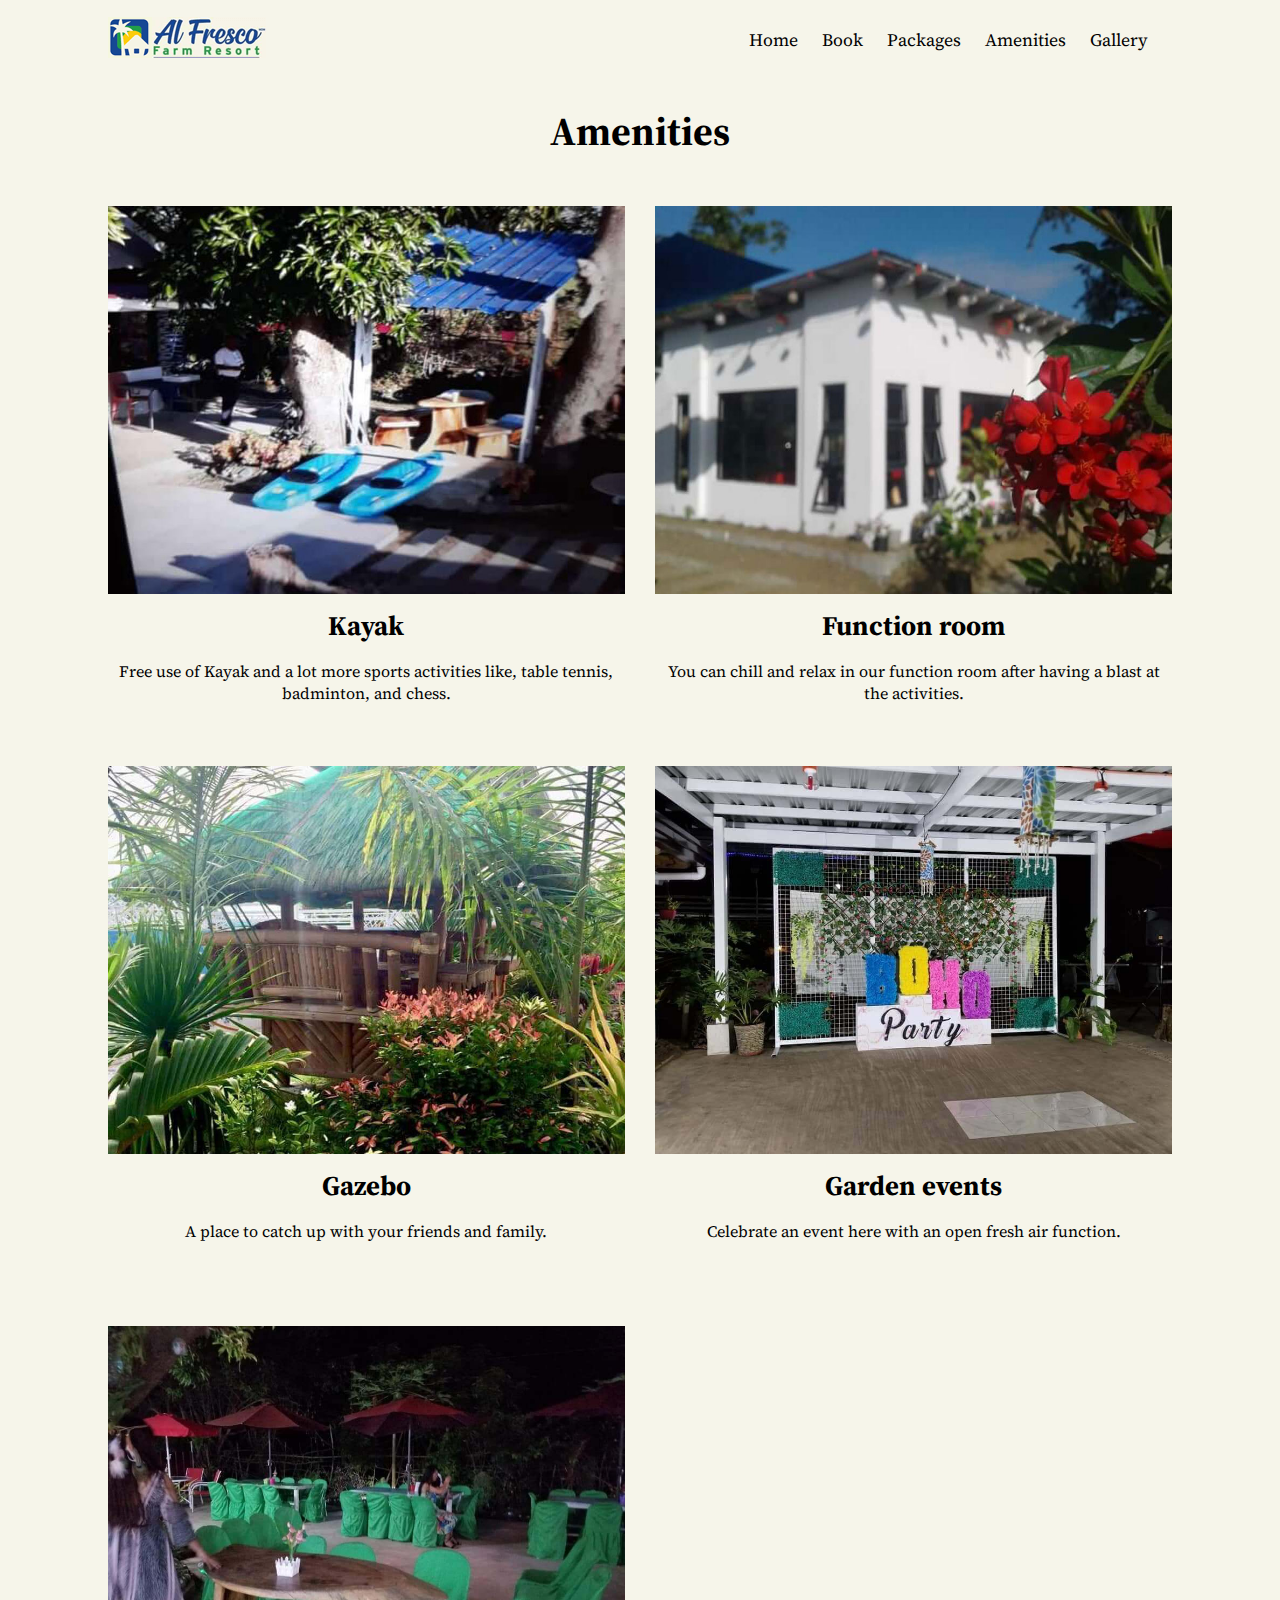
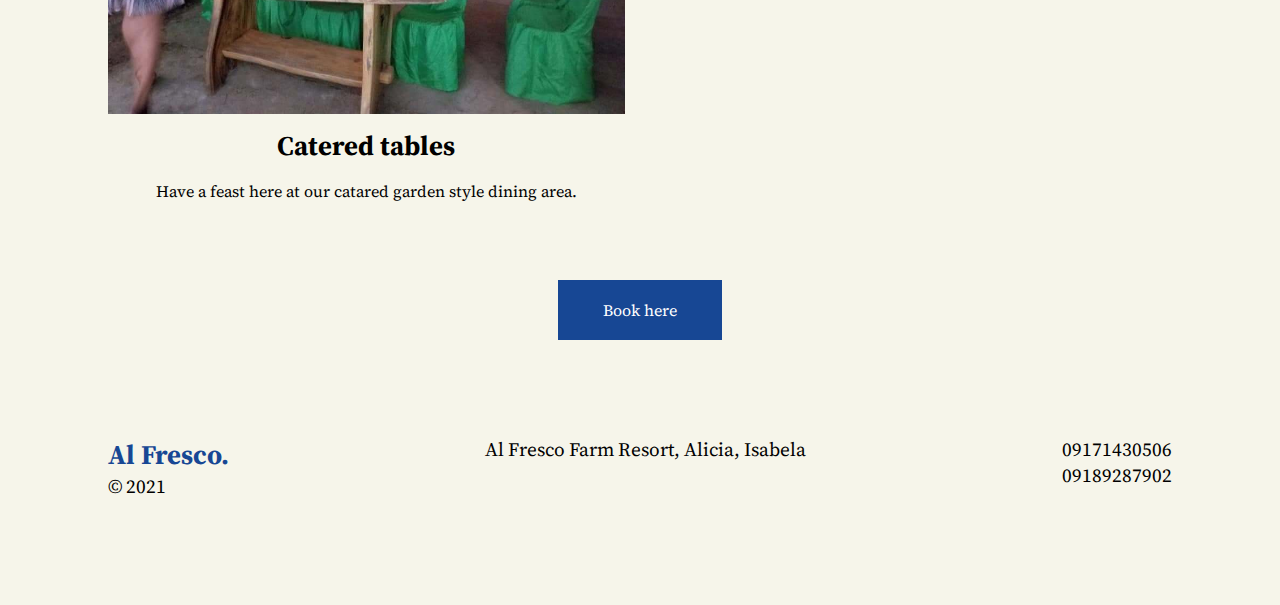
==== amenities.html @ 8965ec95 "for review" ====
<!DOCTYPE html>
<html lang="en">
<head>
    <meta charset="UTF-8">
    <meta name="viewport" content="width=device-width, initial-scale=1.0">
    <title>Al Fresco Farm Resort</title>
    <link rel="stylesheet" href="css/style.css">
    <link rel="stylesheet" href="https://cdnjs.cloudflare.com/ajax/libs/font-awesome/5.15.1/css/all.min.css" integrity="sha512-+4zCK9k+qNFUR5X+cKL9EIR+ZOhtIloNl9GIKS57V1MyNsYpYcUrUeQc9vNfzsWfV28IaLL3i96P9sdNyeRssA==" crossorigin="anonymous" />
    <link rel="icon" href="images/images/logo-2_03.png" type="image/x-icon">
    <!-- <script src="js/script.js" defer></script> -->
</head>
<body>
    <main>
        <div id="navbar" class="navbar">
            <a href="index.html"><img src="images/logo2.png" alt="Al Fresco Farm Resort"></a>
            <a class="toggle-button" id="toggle-button"><i class="fas fa-bars fa-2x"></i></a>
            <ul class="nav-ul" id="nav-ul">
                <li><a href="index.html">Home</a></li>
                <li><a href="book.html">Book</a></li>
                <li><a href="packages.html">Packages</a></li>
                <li><a href="amenities.html">Amenities</a></li>
                <li><a href="gallery.html">Gallery</a></li>
                <li><a class="fb" href="https://www.facebook.com/AlFrescoFarmResortPH" target="_blank" rel="noopener"><i class="fab fa-facebook"></i></a></li>
            </ul>
        </div>
        <section class="amenities-title">
            <div class="container">
                <h1>Amenities</h1>
            </div>
        </section>
        <section class="main-amenities">
            <div class="container">
                <div class="kayak">
                    <img src="images/kayak1.jpg" alt="" />
                    <h2>Kayak</h2>
                    <p>Free use of Kayak and a lot more sports activities like, table tennis, badminton, and chess.</p>
                </div>
                <div class="room">
                    <img src="images/room.jpg" alt="" />
                    <h2>Function room</h2>
                    <p>You can chill and relax in our function room after having a blast at the activities.</p>
                </div>
                <div class="gazebo">
                    <img src="images/gazebo2.jpg" alt="" />
                    <h2>Gazebo</h2>
                    <p>A place to catch up with your friends and family.</p>
                </div>
                <div class="events">
                    <img src="images/entrance.jpg" alt="" />
                    <h2>Garden events</h2>
                    <p>Celebrate an event here with an open fresh air function.</p>
                </div>
                <div class="kayak">
                    <img src="images/table.jpg" alt="" />
                    <h2>Catered tables</h2>
                    <p>Have a feast here at our catared garden style dining area.</p>
                </div>
            </div>
        </section>
        <section class="amenities-book">
            <div class="container">
                <div class="book-here">
                    <a href="book.html" class="btn">Book here</a>
                </div>
            </div>
        </section>
        <section class="footer">
            <div class="container">
                <div class="sns">
                    <h2><a href="index.html">Al Fresco.</a></h2>
                    &copy; 2021
                    <br />
                    <br />
                    <a class="fb" href="https://www.facebook.com/AlFrescoFarmResortPH" target="_blank" rel="noopener"><i class="fab fa-facebook fa-lg"></i></a>
                </div>
                <div class="address">
                    Al Fresco Farm Resort, Alicia, Isabela
                </div>
                <div class="number">
                    <a href="tel:09171430506">09171430506</a>
                    <a href="tel:09189287902">09189287902</a>
                </div>
            </div>
        </section>
    </main>

    <script>
        const navUL = document.getElementById('nav-ul') 
        const toggleButton = document.getElementById('toggle-button')
        const navbarLinks = document.getElementsByClassName('navbar-links')[0]

        toggleButton.addEventListener('click', () => {
            navUL.classList.toggle('show');
        })
        
        // window.addEventListener('scroll', () => {
        //     let menuArea = document.getElementById('navbar');

        //     if(window.pageYOffset > 0) {
        //         menuArea.classList.add('cus-nav');
        //     }
        //     else {
        //         menuArea.classList.remove('cus-nav');
        //     }
        // });
    </script>
</body>
</html>
---- css/style.css ----
@import url('https://fonts.googleapis.com/css2?family=Source+Serif+Pro:wght@300;400;600&display=swap');

* {
    margin: 0;
    padding: 0;
    box-sizing: border-box;
}

body {
    font-family: 'Source Serif Pro', serif;
    color: #000000;
    background-color: #F6F5EA;
    text-align: center;
}

a {
    color: #000000;
    text-decoration: none;
}

ul {
    list-style: none;
}

img {
    width: 100%;
}

h1 {
    font-size: 2.5rem;
    margin: 1.5rem 0;
}

h2 {
    font-size: 1.7rem;
    margin: 1.3rem 0;
}

h3 {
    font-size: 1.4rem;
    margin: .5rem 0;
}

p {
    margin: 1rem 0;
}

.container {
    max-width: 1100px;
    margin: auto;
    padding: 0 1.1rem;
    overflow: hidden;
    margin-bottom: 1.5rem;
    height: 100%;
}

.btn {
    display: inline-block;
    padding: 1.2rem 2.8rem;
    margin: 1.5rem;
    background-color: #174794;
    color: #ffffff;
}

a.link {
    display: inline-block;
    padding: 1rem 1.8rem;
    border: 1px #174794 solid; 
    color: #174794;
    font-weight: bold;
    margin: 1.25rem 0;
}

/* Navbar */
.navbar {
    display: flex;
    flex-wrap: wrap;
    justify-content: space-between;
    align-items: center;
    padding: 1rem 1.1rem;
    position: fixed;
    width: 100%;
    max-width: 1100px;
    left: 50%;
    top: 0;
    transform: translateX(-50%);
    background: #F6F5EA;
}

.navbar.cus-nav {
    background: #F6F5EA;
}

.nav-ul {
    display: none;
    flex-direction: column;
    width: 100%;
    font-size: 1.5rem;
    margin-top: 1rem;
}

.nav-ul li {
    padding: 1rem 0;
}

.nav-ul.show {
    display: flex;
}

/* Headline */
.headline .container {
    display: flex;
    flex-direction: column;
    justify-content: center;
    align-items: center;
    margin-top: 80px;
}

.headline .btn {
    margin-top: 2rem;
}

.headline a {
    font-size: 1.3rem;
}

/* Packages */
.title {
    margin: 2rem auto;
}

/* CTA */
.cta {
    background-color: #9B9E4F;
    color: #ffffff;
}

.cta .container {
    padding-bottom: 3.5rem;
}

.cta-btn {
    display: inline-block;
    padding: 1.2rem 2.8rem;
    margin-top: 1rem;
    background-color: #ffffff;
    color: #9B9E4F;
}

.contact .container {
    margin: 80px auto;
}

.contact h1 {
    margin: 0;
}

.contact-number {
    margin-bottom: 50px;
}

.book .field {
    margin: 0 auto;
    text-align: left;
    width: 100%;
}

.book .field input,
.book .field textarea {
    width: 100%;
    border-color: #E2E2DC;
    padding: 1rem;
    border-style: solid;
}

.form-btn {
    font-size: 1rem;
    border: none;
}

/* Main amenities */
.amenities-title .container {
    margin-top: 80px;
}

.main-amenities p {
    padding: 0 0.5rem;
}

.main-amenities h1,
.main-amenities h2 {
    margin: .5rem auto;
}

.book-here {
    margin-bottom: 2rem;
}

.book-here .btn {
    margin: auto;
}

.main-amenities .container > div {
    margin: 1rem auto 3rem;
}

.main-packages .container {
    margin-top: 80px;
}

.main-packages .entrance {
    font-size: 1.35rem;
}

.foods {
    margin: 5rem auto;
}

/* Gallery */
.main-gallery .container {
    margin-top: 80px;
}
.gallery img {
    height: auto;
    max-width: 100%;
}

.gallery-item {
    height: auto;
    margin: 0.5rem;
}

.gallery-item img {
    width: 100%;
    height: 100%;
    object-fit: cover;
}

/* Footer */
.footer {
    text-align: left;
}

.footer .container {
    display: grid;
    grid-template-rows: 2fr 1fr 1fr;
    align-items: center; 
    gap: 2rem;
    font-size: 1.2rem;
}

.footer .sns,
.footer .number {
    display: flex;
    flex-direction: column;
}

.fb,
.footer h2 a{
    color: #174794;
}

/* Tablet and up */
@media(min-width: 768px) {
    /* Headline */
    .headline .container {
        height: 100%;
    }
    .book .field {
        width: 80%;
    }
    .gallery {
        display: grid;
        grid-template-columns: repeat(2, 1fr);
        gap: 10px;
    }
}

/* Laptop and up */
@media(min-width: 1024px) {
    /* Navbar */
    .toggle-button {
        display: none;
    }
    .navbar {
        height: 80px;
        flex-wrap: nowrap;
        padding: 0 1.1rem;
    }
    .nav-ul {
        display: flex;
        flex-direction: row;
        width: auto;
        font-size: 1.1rem;
        margin: 0;
    }
    .nav-ul li {
        margin-left: 1.5rem;
    }
    .headline h1 {
        margin: 2rem 0;
    }
    .title {
        margin: 5rem auto 6.5rem;
        width: 80%;
    }
    .main-packages .title {
        margin: 4rem auto 3rem;
    }
    .grid {
        display: grid;
        grid-template-columns: 1fr 1fr;
        gap: 50px;
    }
    .box {
        height: 570px;
    }
    .footer .container {
        display: flex;
        justify-content: space-between;
        align-items: flex-start;
        font-size: 1.2rem;
        margin: 1.5rem auto 5rem;
    }
    .footer h2 {
        margin: 0;
    }
    .book .field {
        width: 50%;
    }
    .main-amenities .container {
        display: grid;
        grid-template-columns: 1fr 1fr;
        grid-template-rows: 1fr 1fr;
        gap: 30px;
    }
    .main-amenities .container > div {
        margin: auto;
        height: 530px;
    }

    .amenities-book .container {
        margin-bottom: 4rem;
    }
}

/* Desktop and up */
@media(min-width: 1600px) {
    body {
        font-size: 1.3rem;
    }
    h1 {
        font-size: 3.5rem;
        margin: 1.5rem 0;
    }
    
    h2 {
        font-size: 2rem;
        margin: 1.3rem 0;
    }
    
    h3 {
        font-size: 1.7rem;
        margin: .5rem 0;
    }
    .headline .btn {
        font-size: 1.5rem;
    }
    .cta {
        margin: 5rem auto;
    }

    .cta .container {
        padding: 2.5rem 0 3.5rem;
    }
}
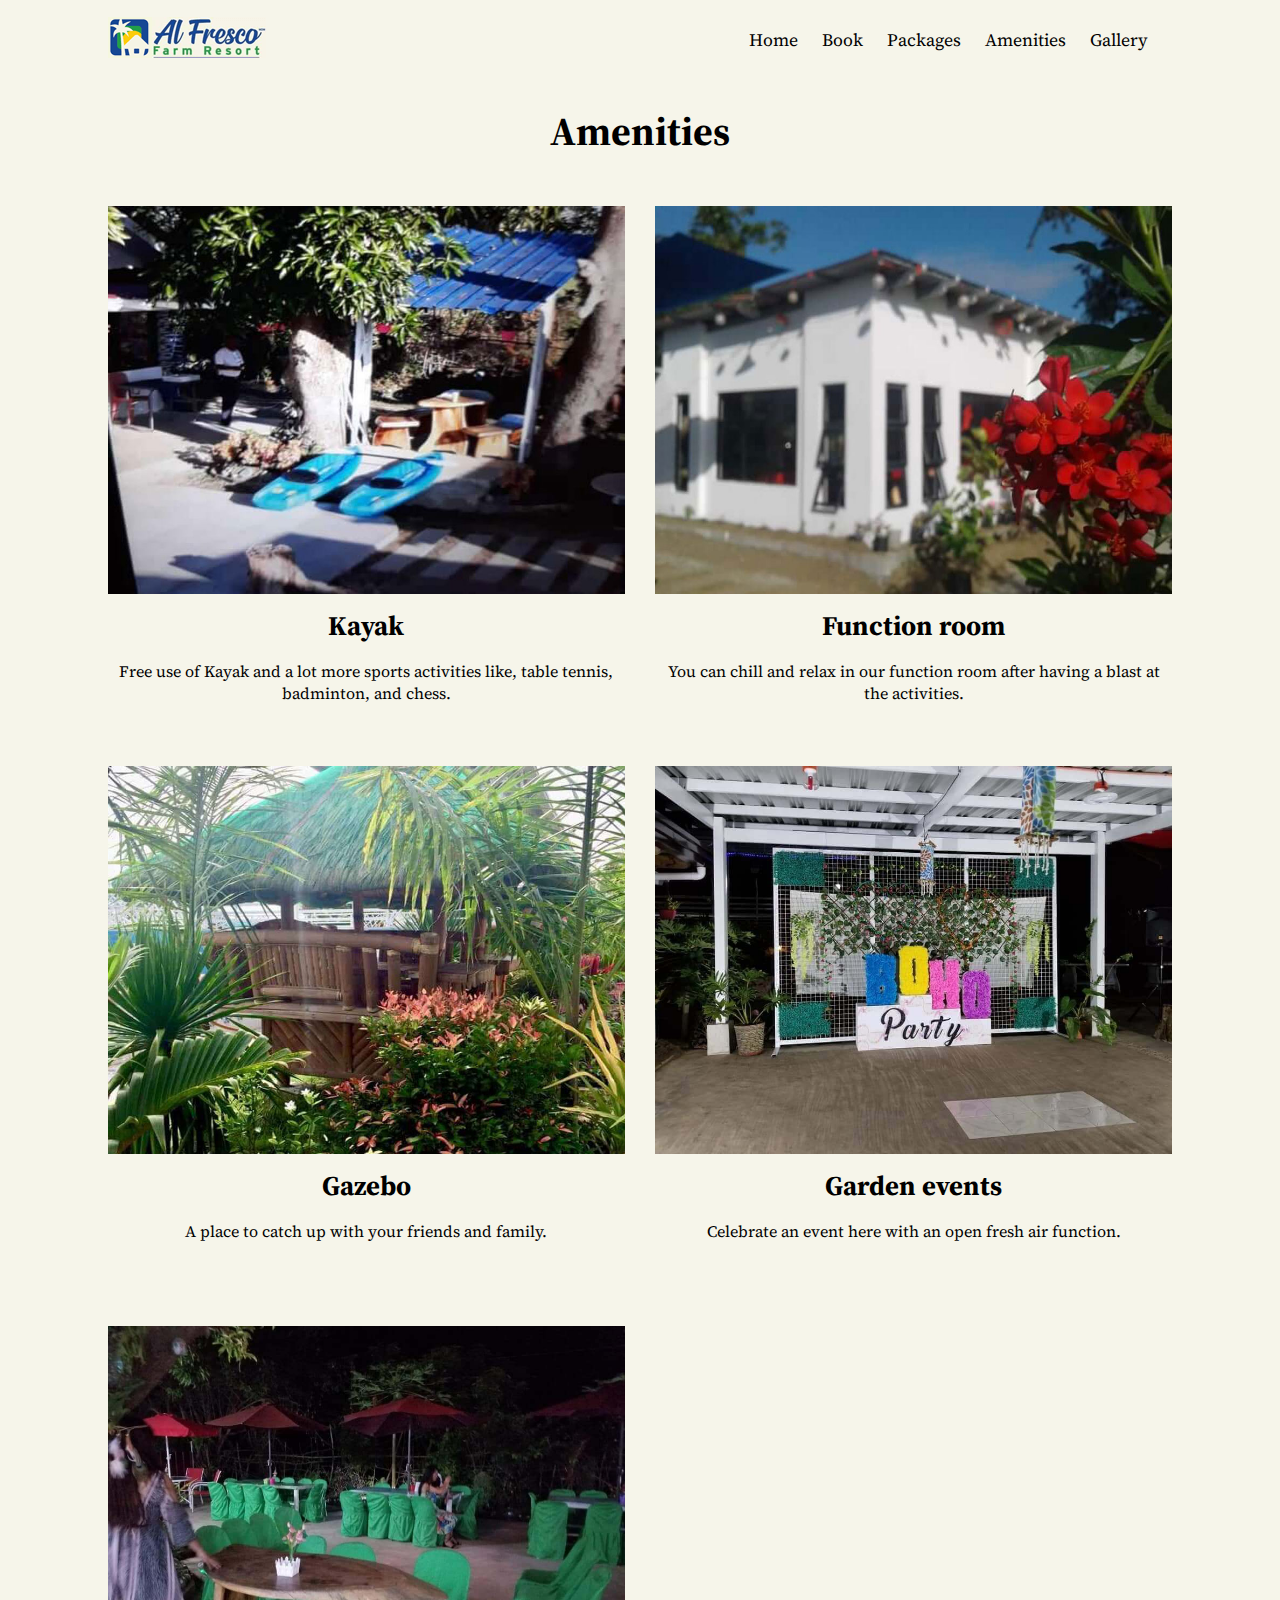
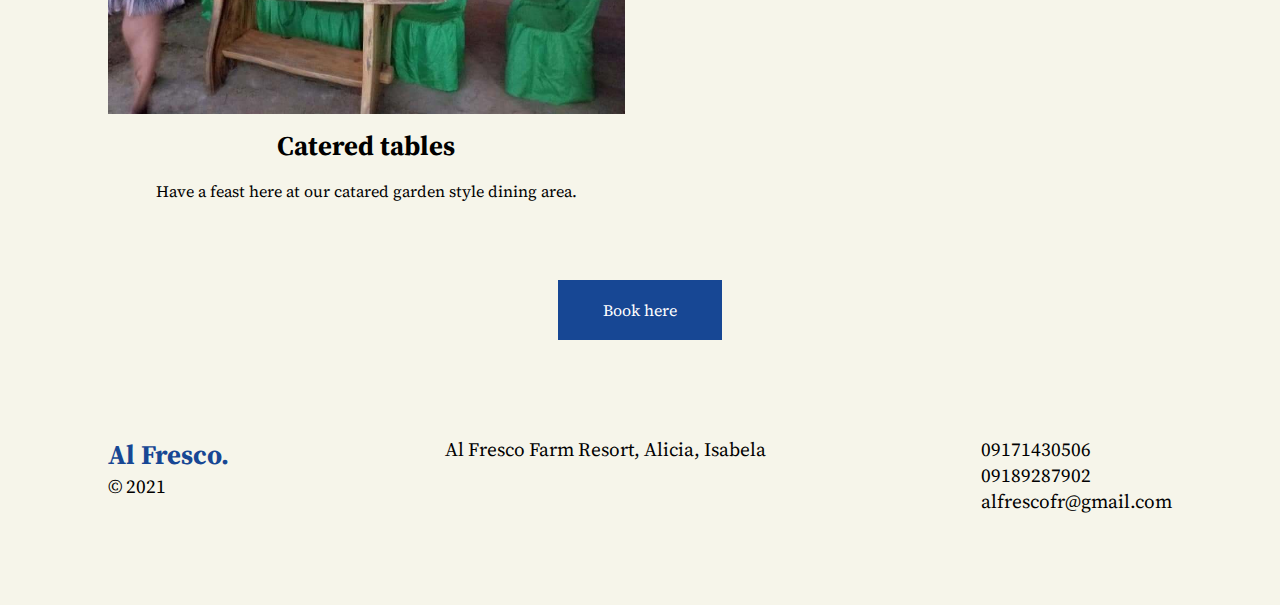
==== commit 98dc2147: "Changed headline, Added amenities at index, added fountain img" ====
--- a/amenities.html
+++ b/amenities.html
@@ -79,6 +79,7 @@
                 <div class="number">
                     <a href="tel:09171430506">09171430506</a>
                     <a href="tel:09189287902">09189287902</a>
+                    <a href="mailto:alfrescofr@gmail.com">alfrescofr@gmail.com</a>
                 </div>
             </div>
         </section>
--- a/css/style.css
+++ b/css/style.css
@@ -124,9 +124,21 @@
     font-size: 1.3rem;
 }
 
+.headline h1 {
+    font-size: 1.5rem;
+}
+
 /* Packages */
 .title {
     margin: 2rem auto;
+}
+
+.packages img {
+    max-width: 720px;
+}
+
+a.see-more {
+    margin: 0 0 3rem;
 }
 
 /* CTA */
@@ -183,6 +195,11 @@
     margin-top: 80px;
 }
 
+.index .container {
+    margin-top: 0;
+}
+
+
 .main-amenities p {
     padding: 0 0.5rem;
 }
@@ -307,14 +324,14 @@
     .main-packages .title {
         margin: 4rem auto 3rem;
     }
-    .grid {
+    /* .grid {
         display: grid;
         grid-template-columns: 1fr 1fr;
         gap: 50px;
-    }
-    .box {
+    } */
+    /* .box {
         height: 570px;
-    }
+    } */
     .footer .container {
         display: flex;
         justify-content: space-between;
@@ -363,6 +380,9 @@
         font-size: 1.7rem;
         margin: .5rem 0;
     }
+    .headline h1 {
+        width: 75%;
+    }
     .headline .btn {
         font-size: 1.5rem;
     }
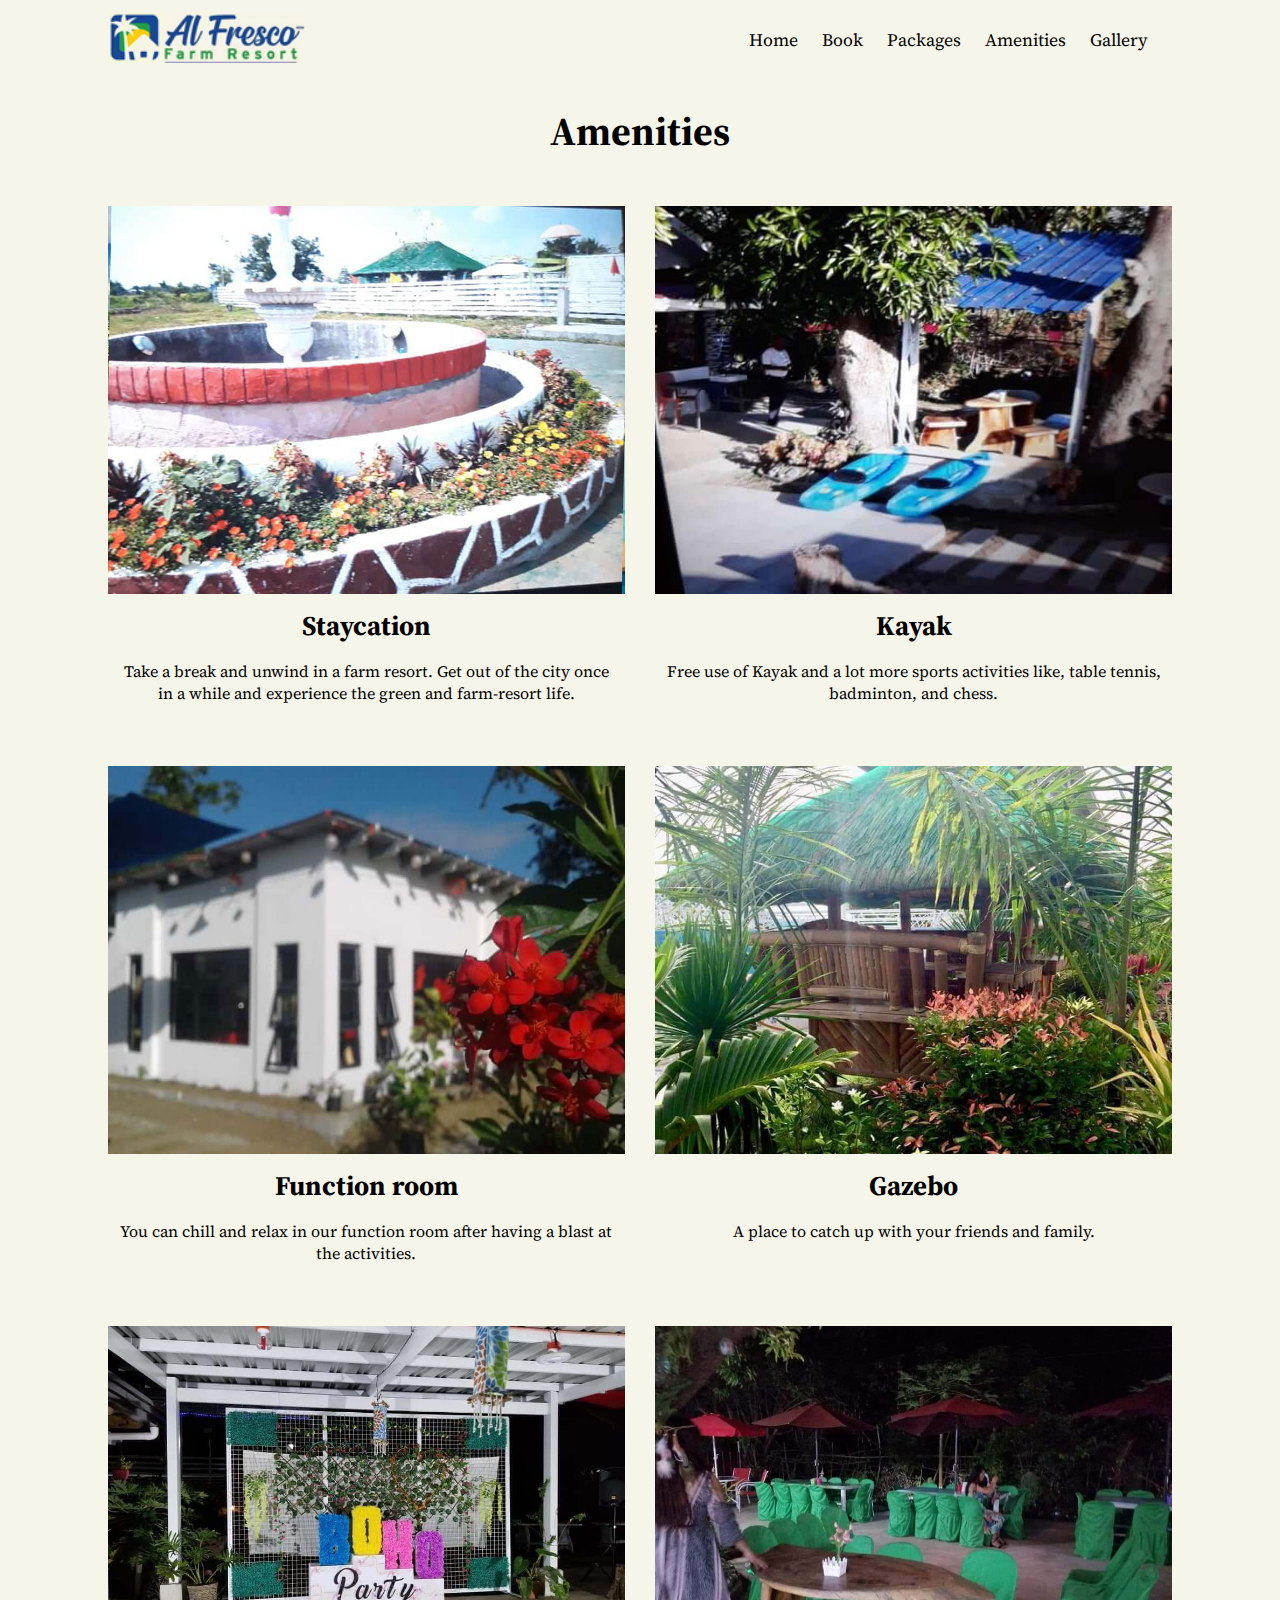
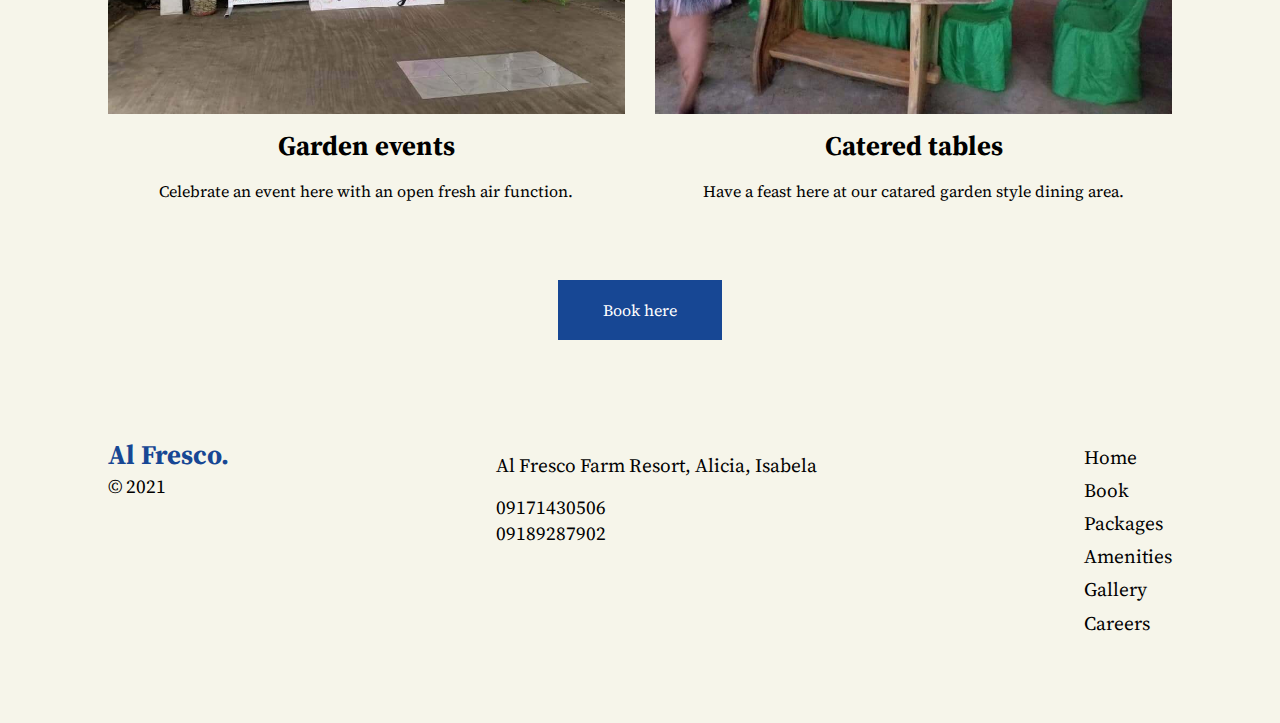
==== commit aeaf4f4f: "Major revision based on the feedback from the client" ====
--- a/amenities.html
+++ b/amenities.html
@@ -12,7 +12,7 @@
 <body>
     <main>
         <div id="navbar" class="navbar">
-            <a href="index.html"><img src="images/logo2.png" alt="Al Fresco Farm Resort"></a>
+            <a href="index.html"><img class="nav-logo" src="images/logo2.png" alt="Al Fresco Farm Resort"></a>
             <a class="toggle-button" id="toggle-button"><i class="fas fa-bars fa-2x"></i></a>
             <ul class="nav-ul" id="nav-ul">
                 <li><a href="index.html">Home</a></li>
@@ -30,6 +30,11 @@
         </section>
         <section class="main-amenities">
             <div class="container">
+                <div class="kayak">
+                    <img src="images/fountain.jpg" alt="" />
+                    <h2>Staycation</h2>
+                    <p>Take a break and unwind in a farm resort. Get out of the city once in a while and experience the green and farm-resort life.</p>
+                </div>
                 <div class="kayak">
                     <img src="images/kayak1.jpg" alt="" />
                     <h2>Kayak</h2>
@@ -74,12 +79,19 @@
                     <a class="fb" href="https://www.facebook.com/AlFrescoFarmResortPH" target="_blank" rel="noopener"><i class="fab fa-facebook fa-lg"></i></a>
                 </div>
                 <div class="address">
-                    Al Fresco Farm Resort, Alicia, Isabela
-                </div>
-                <div class="number">
+                    <p>Al Fresco Farm Resort, Alicia, Isabela</p>
                     <a href="tel:09171430506">09171430506</a>
                     <a href="tel:09189287902">09189287902</a>
-                    <a href="mailto:alfrescofr@gmail.com">alfrescofr@gmail.com</a>
+                </div>
+                <div class="navi">
+                    <ul>
+                        <li><a href="index.html">Home</a></li>
+                        <li><a href="book.html">Book</a></li>
+                        <li><a href="packages.html">Packages</a></li>
+                        <li><a href="amenities.html">Amenities</a></li>
+                        <li><a href="gallery.html">Gallery</a></li>
+                        <li><a href="career.html">Careers</a></li>
+                    </ul>
                 </div>
             </div>
         </section>
--- a/css/style.css
+++ b/css/style.css
@@ -1,5 +1,5 @@
 @import url('https://fonts.googleapis.com/css2?family=Source+Serif+Pro:wght@300;400;600&display=swap');
-
+@import url('https://fonts.googleapis.com/css2?family=Roboto&display=swap');
 * {
     margin: 0;
     padding: 0;
@@ -60,6 +60,11 @@
     margin: 1.5rem;
     background-color: #174794;
     color: #ffffff;
+    transition: background .5s ease-out;
+}
+
+.btn:hover {
+    background-color: #0e2f51;
 }
 
 a.link {
@@ -69,6 +74,12 @@
     color: #174794;
     font-weight: bold;
     margin: 1.25rem 0;
+    transition: all .5s ease-out;
+}
+
+a.link:hover {
+    color: #ffffff;
+    background-color: #174794;
 }
 
 /* Navbar */
@@ -103,8 +114,16 @@
     padding: 1rem 0;
 }
 
+.nav-ul li:hover {
+    border-bottom: 1px solid #333333;
+}
+
 .nav-ul.show {
     display: flex;
+}
+
+.nav-logo {
+    width: 125%;
 }
 
 /* Headline */
@@ -157,6 +176,12 @@
     margin-top: 1rem;
     background-color: #ffffff;
     color: #9B9E4F;
+    transition: background .5s ease-out;
+}
+
+.cta-btn:hover {
+    background-color: #cdcdcd;
+    color: #9B9E4F;
 }
 
 .contact .container {
@@ -188,6 +213,7 @@
 .form-btn {
     font-size: 1rem;
     border: none;
+    cursor: pointer;
 }
 
 /* Main amenities */
@@ -229,8 +255,55 @@
     font-size: 1.35rem;
 }
 
+.food-menu {
+    box-shadow: 5px 5px 10px rgba(77, 77, 77, 0.5);
+    background: rgb(176,191,122);
+    background: linear-gradient(0deg, rgba(176,191,122,1) 0%, rgba(199,217,173,1) 100%);
+    margin: 5rem auto;
+    text-align: left;
+    max-width: 600px;
+}
+
+.food-menu h2 {
+    text-align: center;
+}
+
+.food-list {
+    padding: 1rem;
+}
+
+.main-food {
+    display: flex;
+}
+
+.main-food .foods {
+    width: 100%;
+}
+
 .foods {
-    margin: 5rem auto;
+    margin: 1rem;
+}
+
+.rule-card {
+    background-color: #ffffff;
+    box-shadow: 0 0 10px rgba(77, 77, 77, 0.5);
+    padding: 1.3rem;
+    margin: 1rem auto;
+    font-family: 'Roboto', Arial, sans-serif;
+    border-radius: 15px;
+    max-width: 600px;
+}
+
+.rule-card p {
+    margin-bottom: 3rem;
+}
+
+.rule-card ul {
+    text-align: left;
+}
+
+.rule-card li {
+    margin: 1.2rem auto;
 }
 
 /* Gallery */
@@ -253,6 +326,29 @@
     object-fit: cover;
 }
 
+.note .text {
+    background-color: #ffffff;
+    margin: .5rem;
+    padding: 1rem;
+}
+
+/* Careers */
+.careers .container {
+    margin-top: 80px;
+    height: 60vh;
+    display: flex;
+    flex-direction: column;
+    justify-content: space-between;
+    margin: 7rem auto 5rem;
+}
+
+.job-list { 
+    height: 30vh;
+    display: flex;
+    flex-direction: column;
+    justify-content: center;
+}
+
 /* Footer */
 .footer {
     text-align: left;
@@ -260,16 +356,21 @@
 
 .footer .container {
     display: grid;
-    grid-template-rows: 2fr 1fr 1fr;
+    /* grid-template-column: 1fr 1fr 1fr; */
     align-items: center; 
     gap: 2rem;
     font-size: 1.2rem;
 }
 
 .footer .sns,
-.footer .number {
+.footer .address,
+.footer .navi {
     display: flex;
     flex-direction: column;
+}
+
+.footer .navi li {
+    margin: .45rem 0;
 }
 
 .fb,
@@ -355,6 +456,10 @@
         margin: auto;
         height: 530px;
     }
+    .headline h1 {
+        width: 75%;
+        font-size: 2.7rem;
+    }
 
     .amenities-book .container {
         margin-bottom: 4rem;
@@ -382,6 +487,7 @@
     }
     .headline h1 {
         width: 75%;
+        font-size: 3rem;
     }
     .headline .btn {
         font-size: 1.5rem;
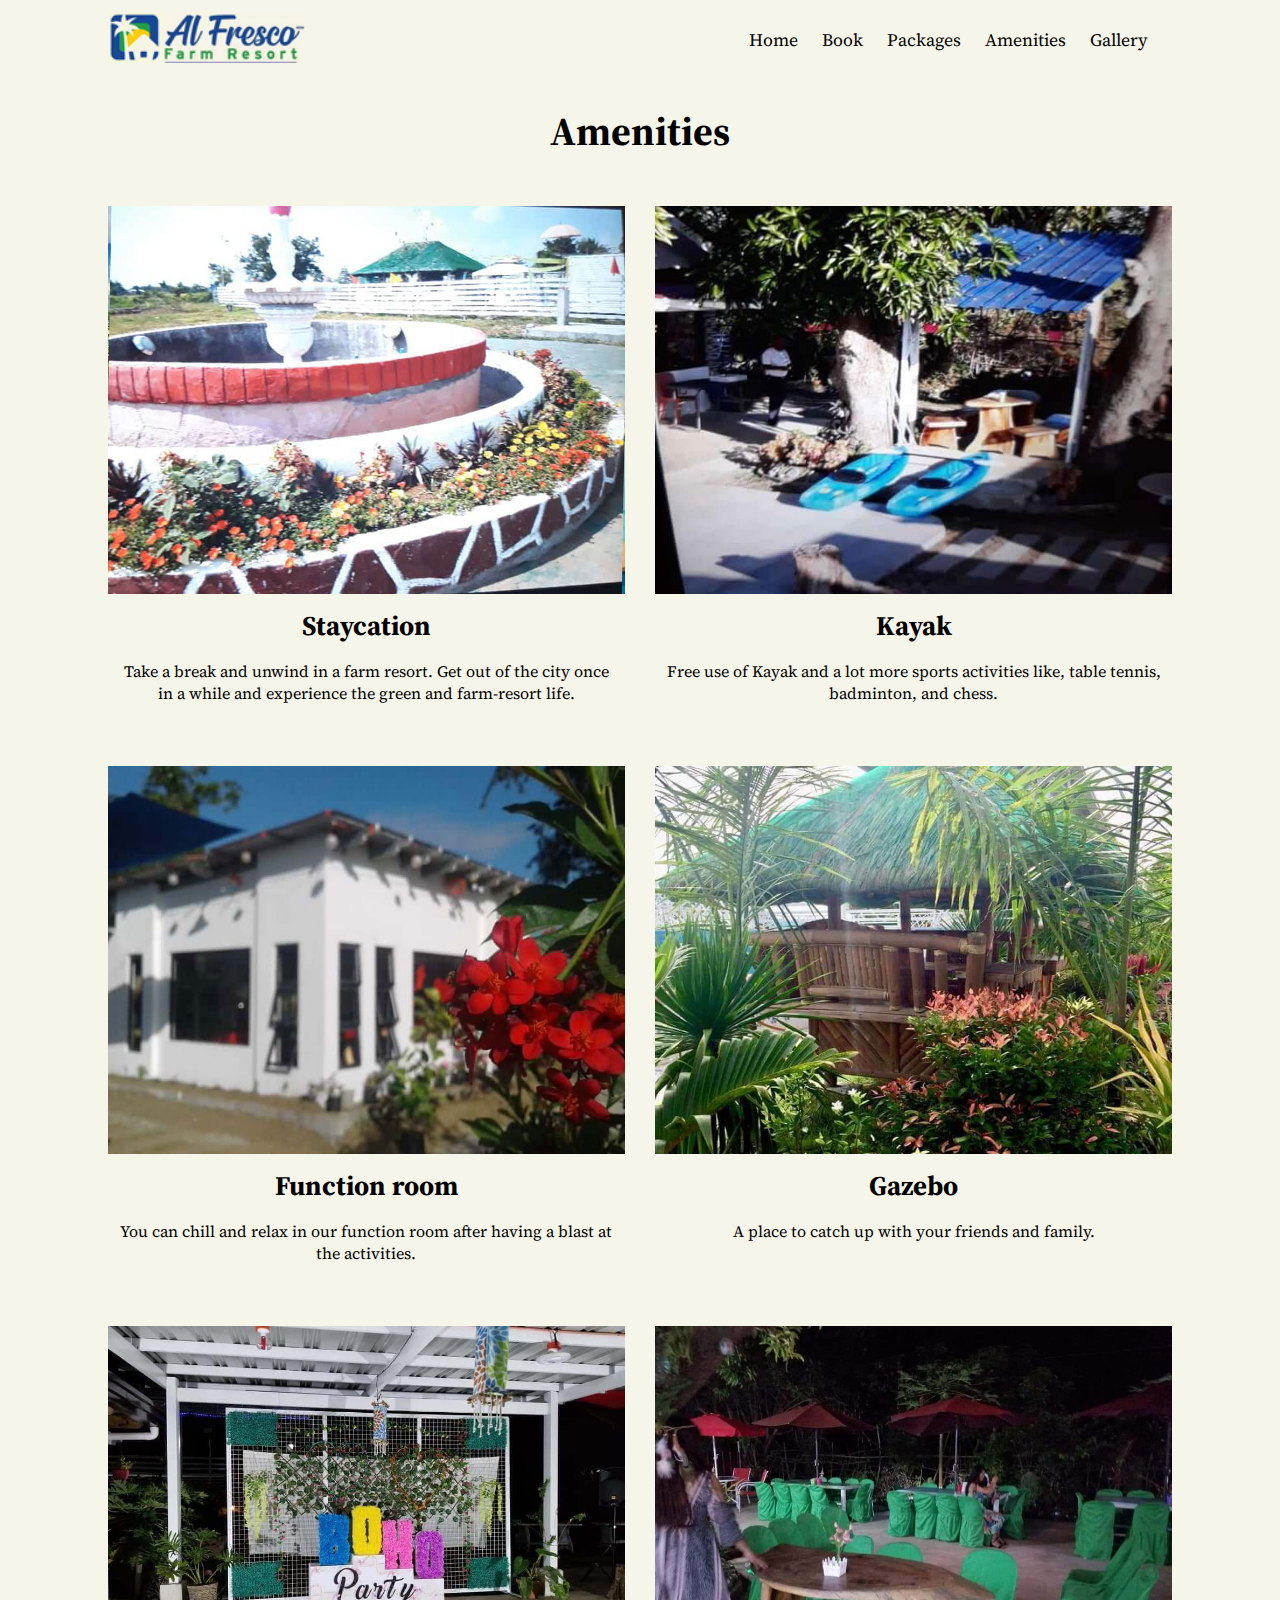
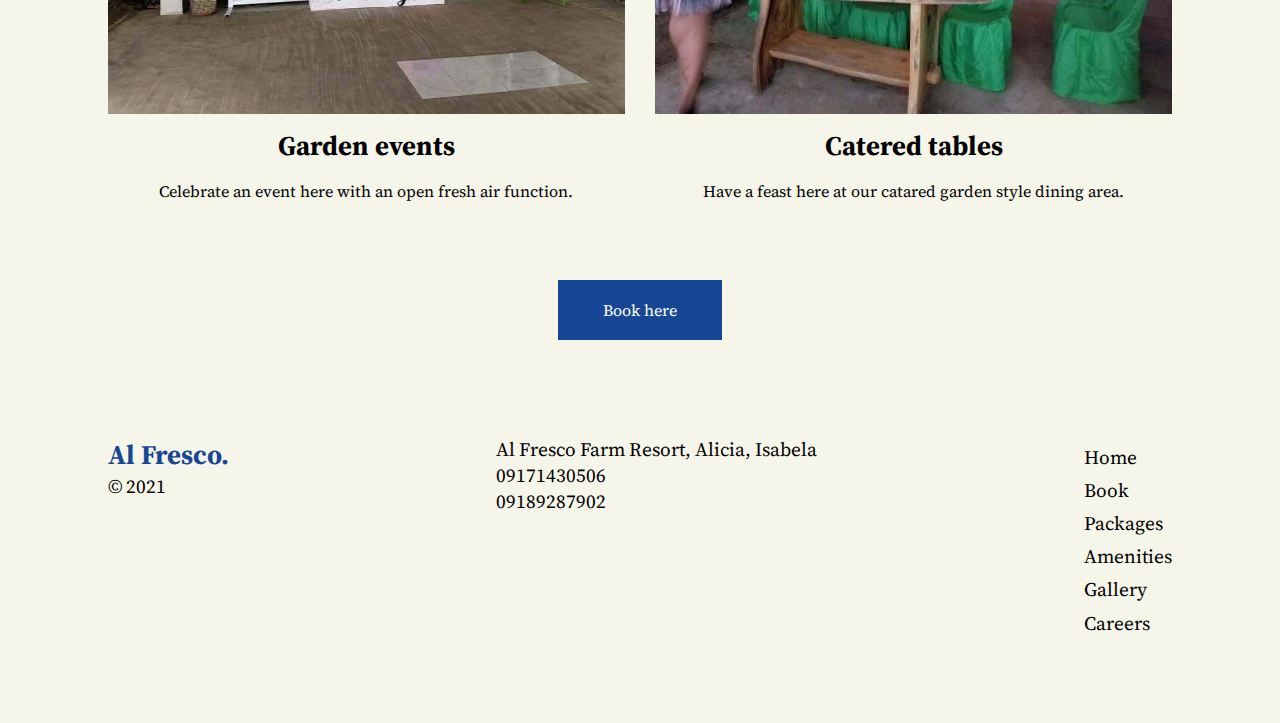
==== commit f9485f40: "added google map on footer address" ====
--- a/amenities.html
+++ b/amenities.html
@@ -79,7 +79,7 @@
                     <a class="fb" href="https://www.facebook.com/AlFrescoFarmResortPH" target="_blank" rel="noopener"><i class="fab fa-facebook fa-lg"></i></a>
                 </div>
                 <div class="address">
-                    <p>Al Fresco Farm Resort, Alicia, Isabela</p>
+                    <a href="https://goo.gl/maps/Q2RehVU9zvr7QGfT9" target="_blank" rel="noopener">Al Fresco Farm Resort, Alicia, Isabela</a>
                     <a href="tel:09171430506">09171430506</a>
                     <a href="tel:09189287902">09189287902</a>
                 </div>
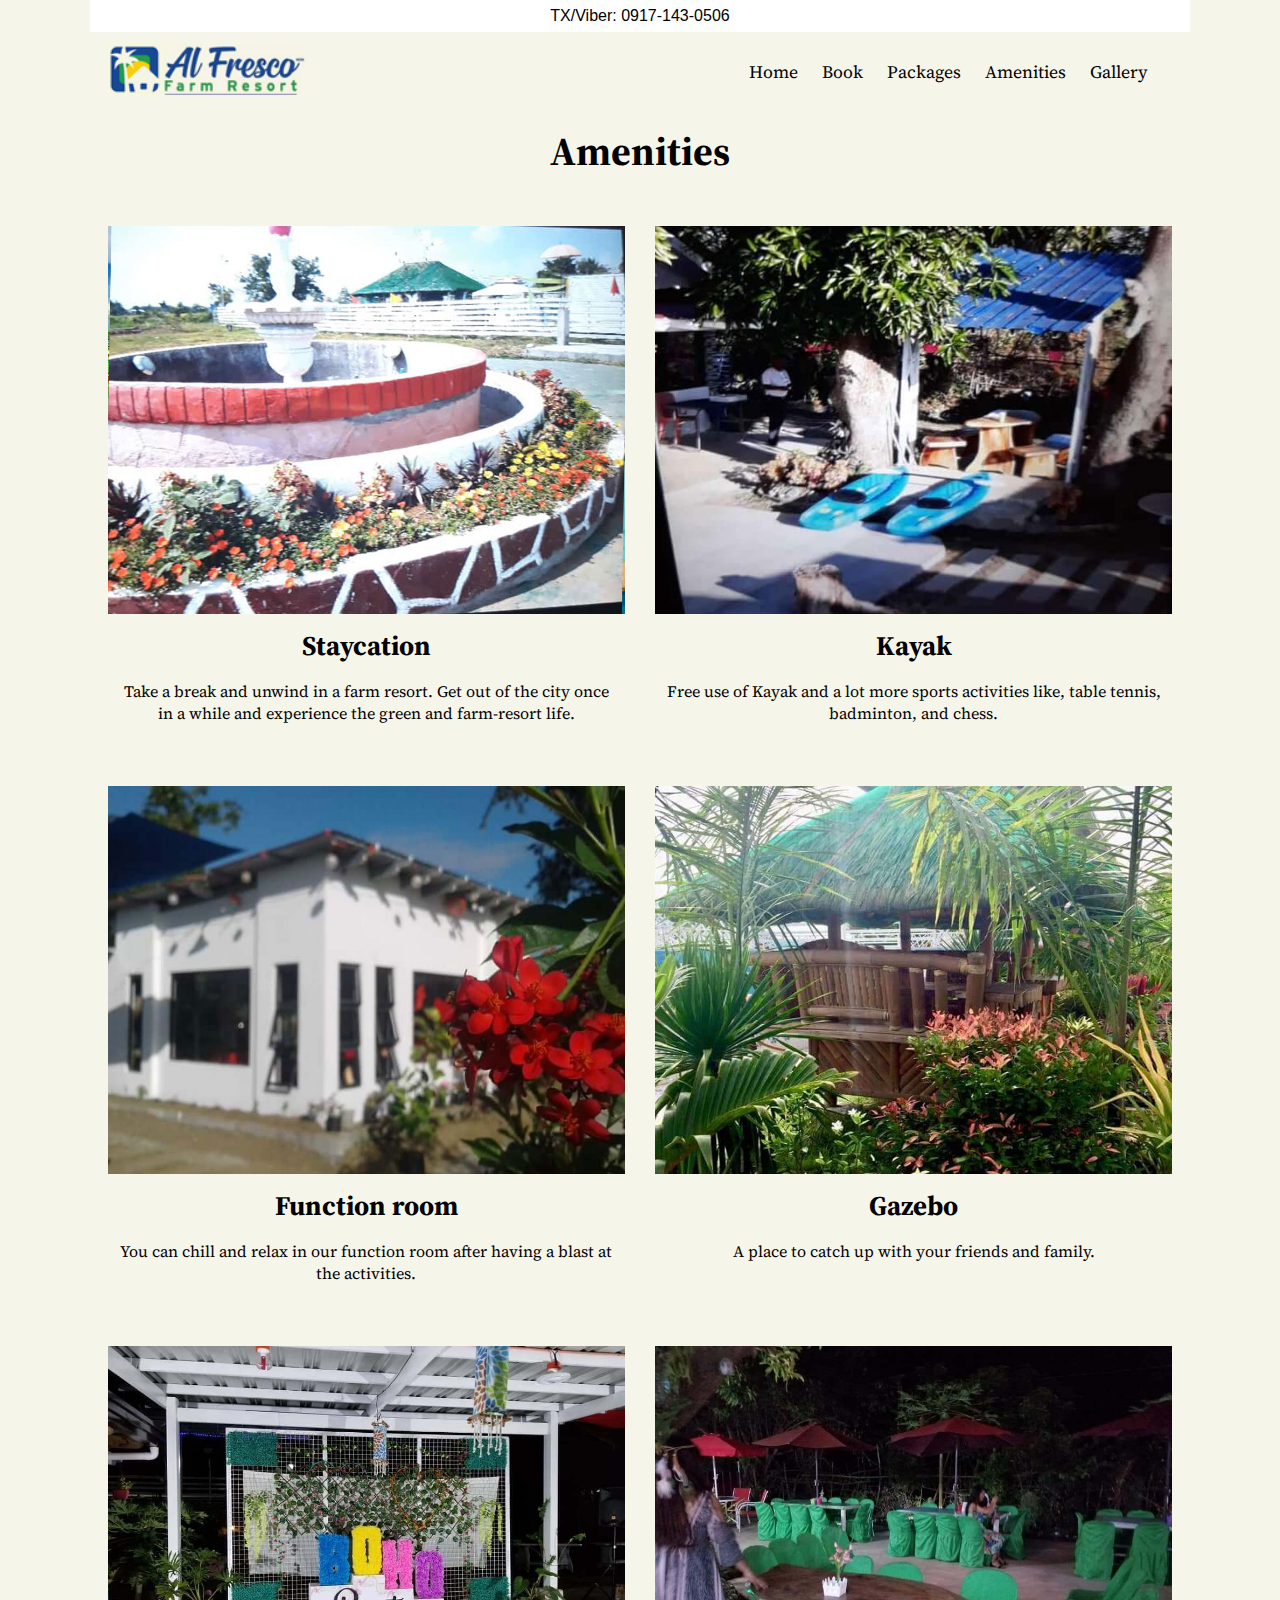
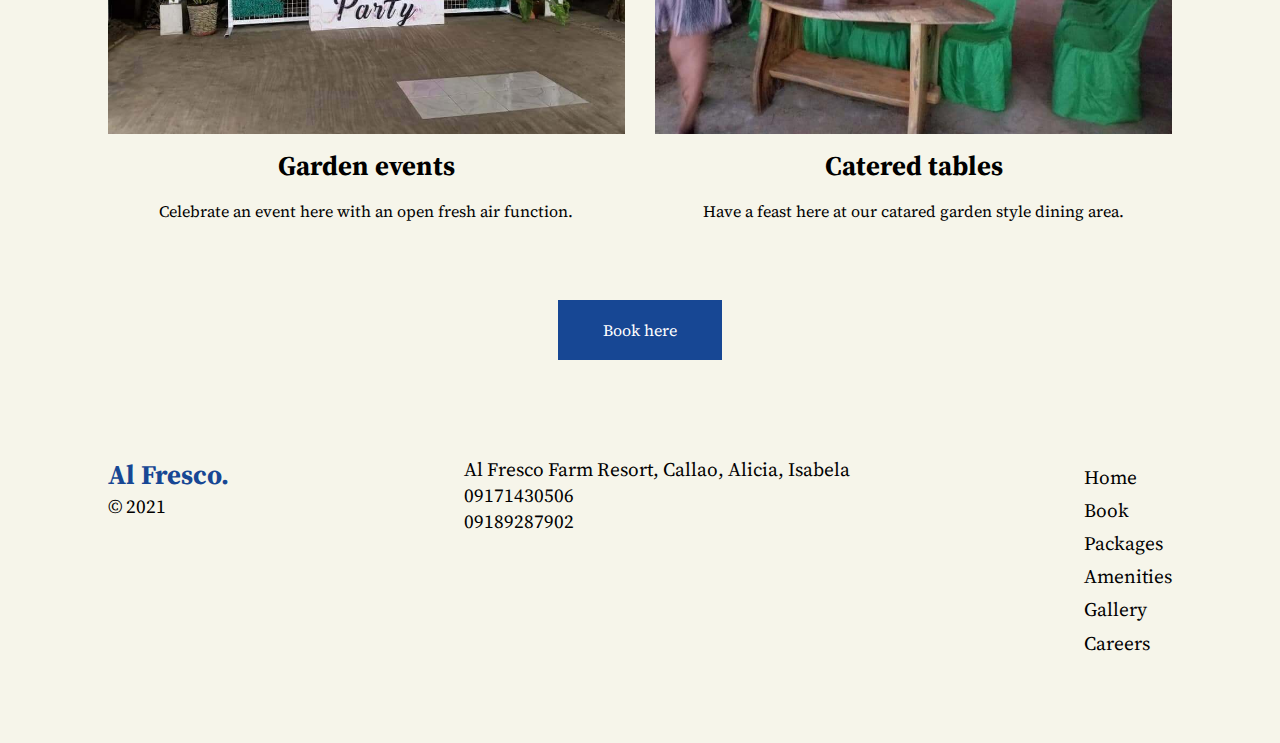
==== commit 47167cb5: "Number on top, wellness area, more pictures, new form1" ====
--- a/amenities.html
+++ b/amenities.html
@@ -11,6 +11,9 @@
 </head>
 <body>
     <main>
+        <div class="phone-number">
+            <p>TX/Viber: <a href="tel:09171430506">0917-143-0506</a></p>
+        </div>
         <div id="navbar" class="navbar">
             <a href="index.html"><img class="nav-logo" src="images/logo2.png" alt="Al Fresco Farm Resort"></a>
             <a class="toggle-button" id="toggle-button"><i class="fas fa-bars fa-2x"></i></a>
@@ -79,7 +82,7 @@
                     <a class="fb" href="https://www.facebook.com/AlFrescoFarmResortPH" target="_blank" rel="noopener"><i class="fab fa-facebook fa-lg"></i></a>
                 </div>
                 <div class="address">
-                    <a href="https://goo.gl/maps/Q2RehVU9zvr7QGfT9" target="_blank" rel="noopener">Al Fresco Farm Resort, Alicia, Isabela</a>
+                    <a href="https://goo.gl/maps/Q2RehVU9zvr7QGfT9" target="_blank" rel="noopener">Al Fresco Farm Resort, Callao, Alicia, Isabela</a>
                     <a href="tel:09171430506">09171430506</a>
                     <a href="tel:09189287902">09189287902</a>
                 </div>
--- a/css/style.css
+++ b/css/style.css
@@ -82,18 +82,38 @@
     background-color: #174794;
 }
 
+.phone-number {
+    height: 2rem;
+    z-index: 1000;
+    position: fixed;
+    top: 0;
+    display: flex;
+    justify-content: center;
+    align-items: center;
+    max-width: 1100px;
+    width: 100%;
+    left: 50%;
+    transform: translateX(-50%);
+    background-color: #ffffff;
+}
+
+.phone-number p {
+    font-family: Arial, Helvetica, sans-serif;
+    margin: 0;
+}
+
 /* Navbar */
 .navbar {
     display: flex;
     flex-wrap: wrap;
     justify-content: space-between;
     align-items: center;
-    padding: 1rem 1.1rem;
+    padding: 1.2rem 1.1rem;
     position: fixed;
     width: 100%;
     max-width: 1100px;
     left: 50%;
-    top: 0;
+    top: 1.5rem;
     transform: translateX(-50%);
     background: #F6F5EA;
 }
@@ -132,7 +152,7 @@
     flex-direction: column;
     justify-content: center;
     align-items: center;
-    margin-top: 80px;
+    margin-top: 100px;
 }
 
 .headline .btn {
@@ -185,7 +205,7 @@
 }
 
 .contact .container {
-    margin: 80px auto;
+    margin: 100px auto;
 }
 
 .contact h1 {
@@ -216,9 +236,15 @@
     cursor: pointer;
 }
 
+.book .utilities {
+    display: grid;
+    grid-template-columns: 1fr 4fr;
+    justify-content: start;
+}
+
 /* Main amenities */
 .amenities-title .container {
-    margin-top: 80px;
+    margin-top: 100px;
 }
 
 .index .container {
@@ -248,7 +274,7 @@
 }
 
 .main-packages .container {
-    margin-top: 80px;
+    margin-top: 100px;
 }
 
 .main-packages .entrance {
@@ -308,7 +334,7 @@
 
 /* Gallery */
 .main-gallery .container {
-    margin-top: 80px;
+    margin-top: 100px;
 }
 .gallery img {
     height: auto;
@@ -334,7 +360,7 @@
 
 /* Careers */
 .careers .container {
-    margin-top: 80px;
+    margin-top: 100px;
     height: 60vh;
     display: flex;
     flex-direction: column;
@@ -403,7 +429,7 @@
     .navbar {
         height: 80px;
         flex-wrap: nowrap;
-        padding: 0 1.1rem;
+        padding: 3rem 1.1rem;
     }
     .nav-ul {
         display: flex;
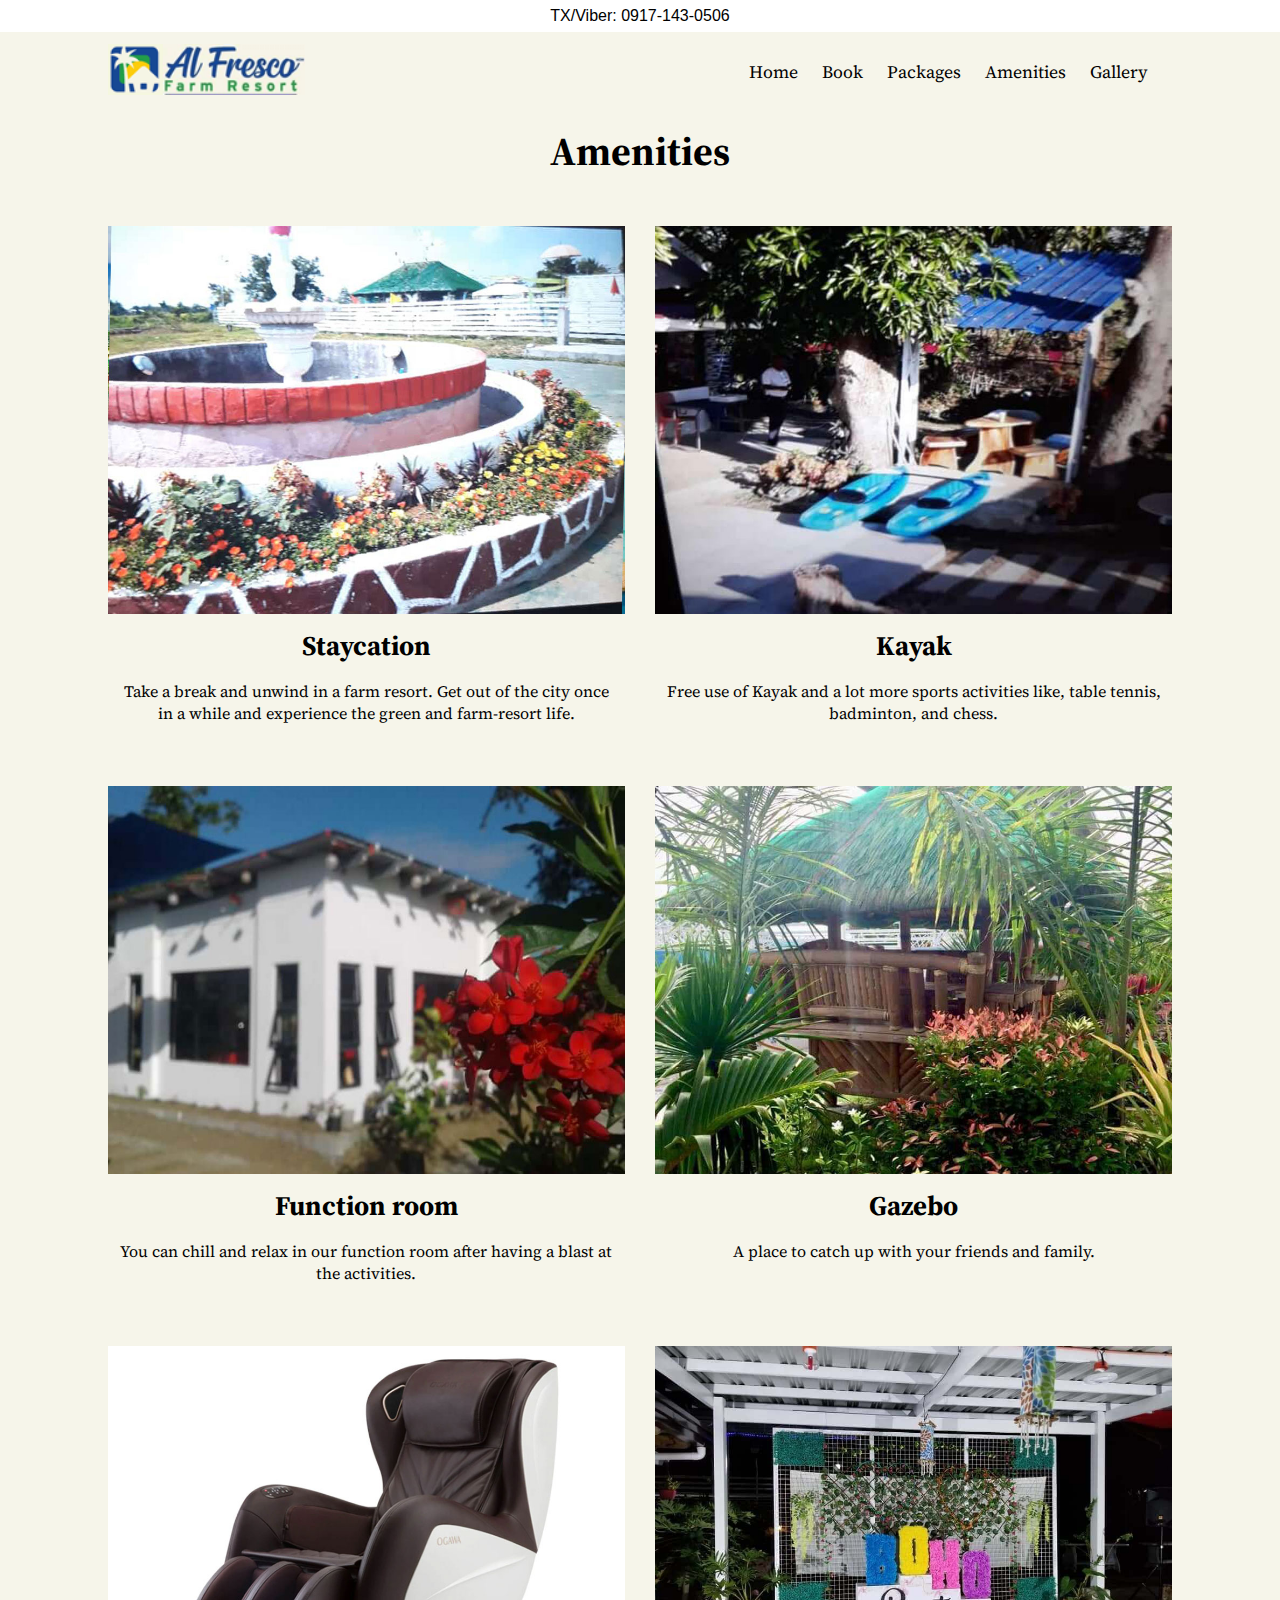
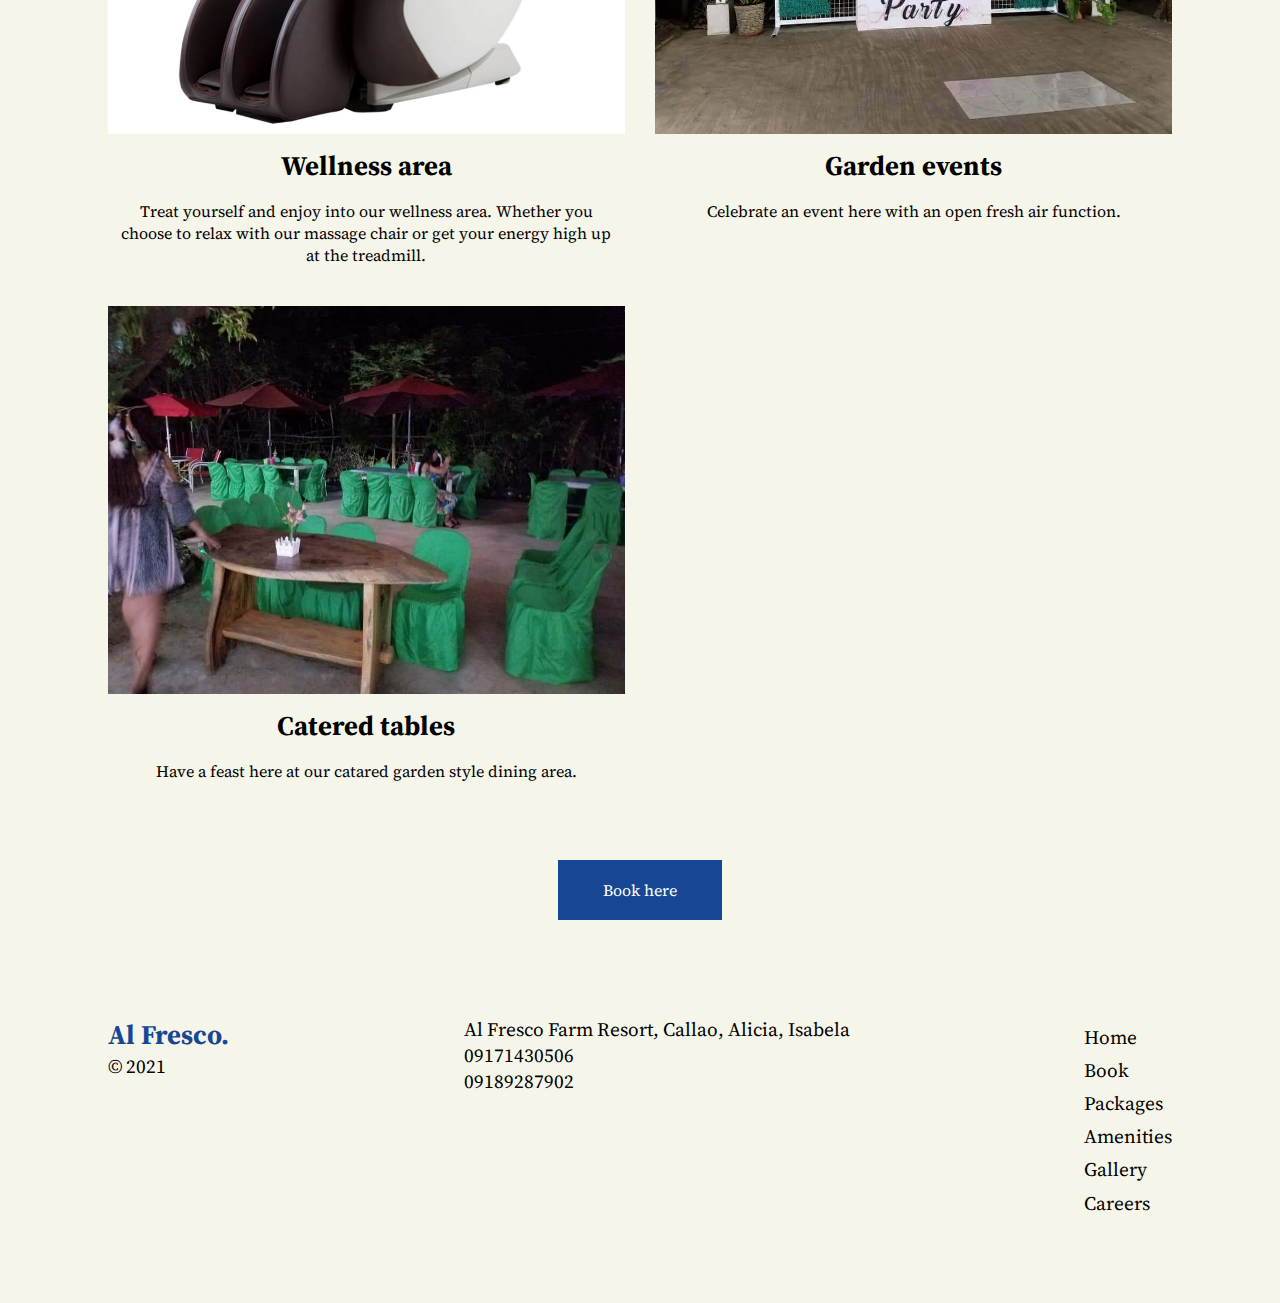
==== commit aa57cd43: "Added amenities the wellness" ====
--- a/amenities.html
+++ b/amenities.html
@@ -52,6 +52,13 @@
                     <img src="images/gazebo2.jpg" alt="" />
                     <h2>Gazebo</h2>
                     <p>A place to catch up with your friends and family.</p>
+                </div>
+                <div class="wellness">
+                    <img src="images/chair.jpg" alt="" />
+                    <h2>Wellness area</h2>
+                    <p>
+                        Treat yourself and enjoy into our wellness area. Whether you choose to relax with our massage chair or get your energy high up at the treadmill.
+                    </p>
                 </div>
                 <div class="events">
                     <img src="images/entrance.jpg" alt="" />
--- a/css/style.css
+++ b/css/style.css
@@ -90,7 +90,6 @@
     display: flex;
     justify-content: center;
     align-items: center;
-    max-width: 1100px;
     width: 100%;
     left: 50%;
     transform: translateX(-50%);
@@ -240,6 +239,14 @@
     display: grid;
     grid-template-columns: 1fr 4fr;
     justify-content: start;
+}
+
+.book .utilities * {
+    margin: .5rem 0;
+}
+
+.book .utilities label {
+    font-size: 1.2rem;
 }
 
 /* Main amenities */
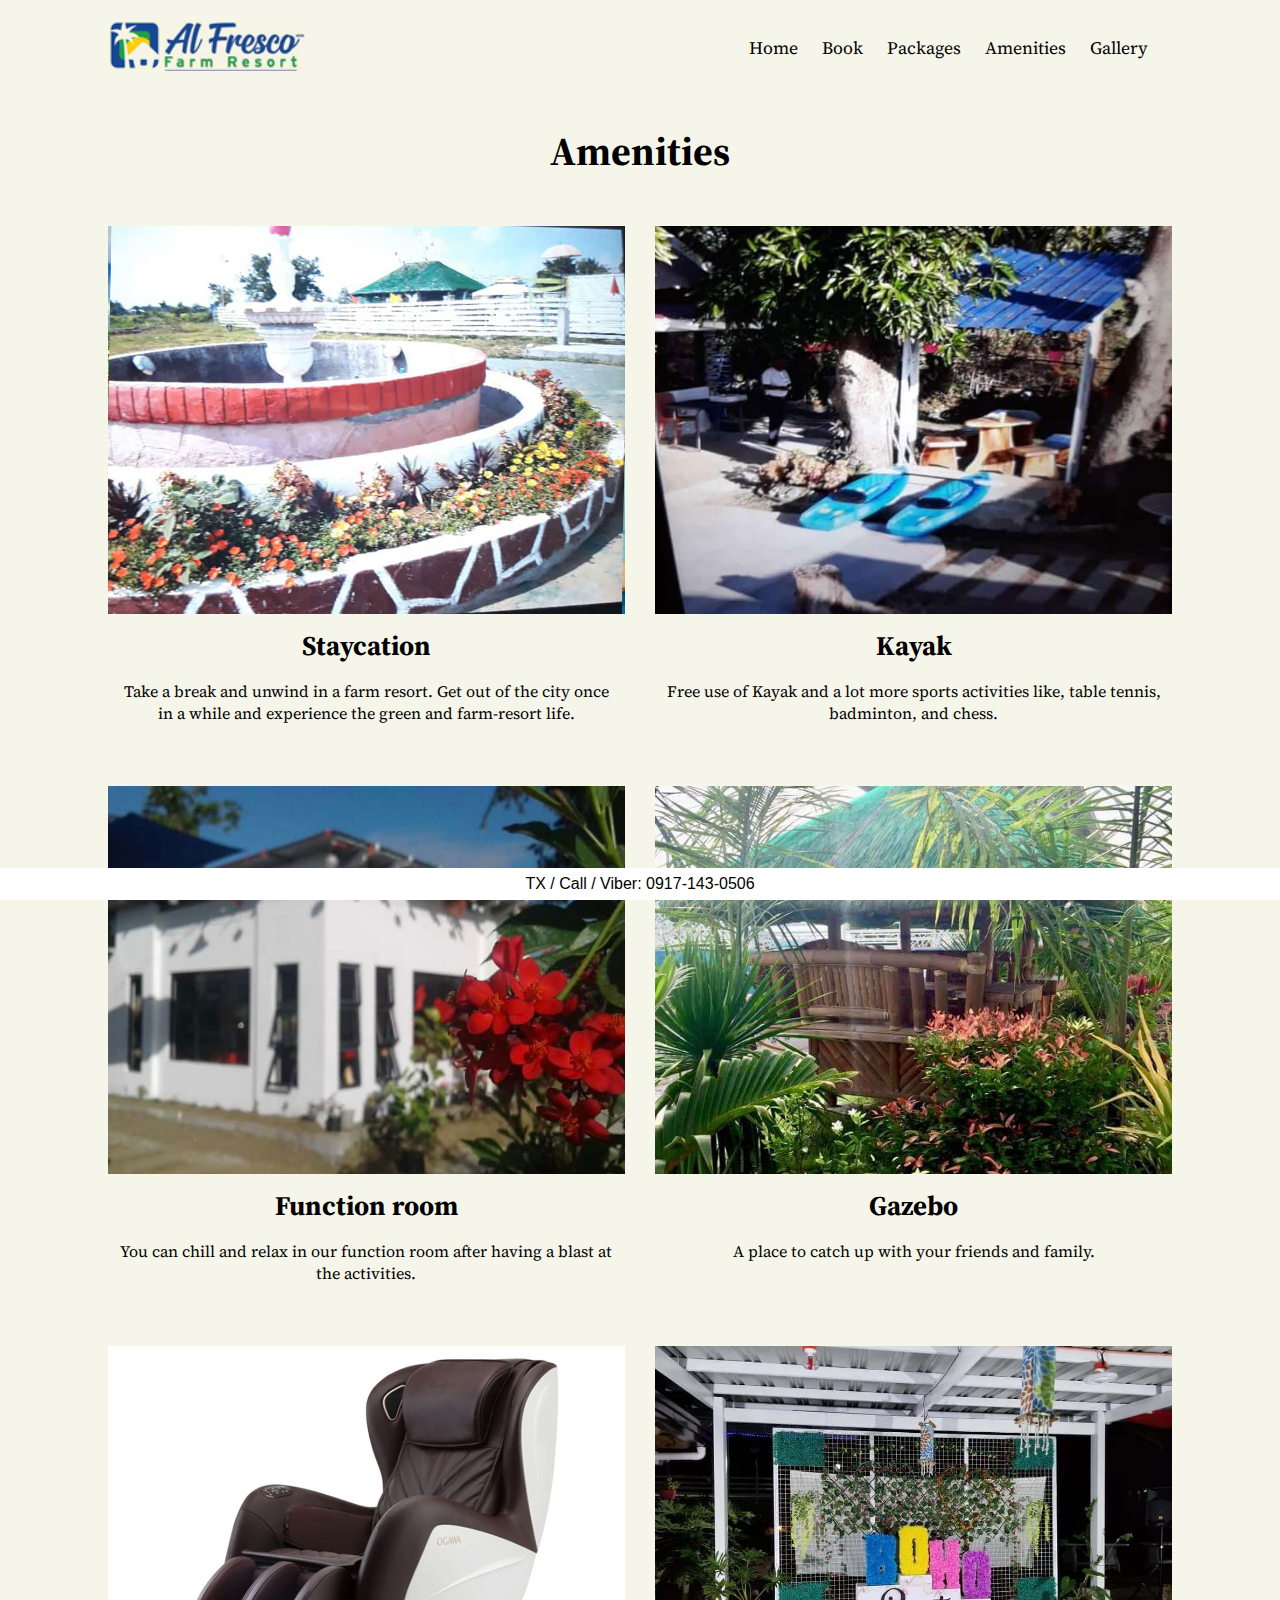
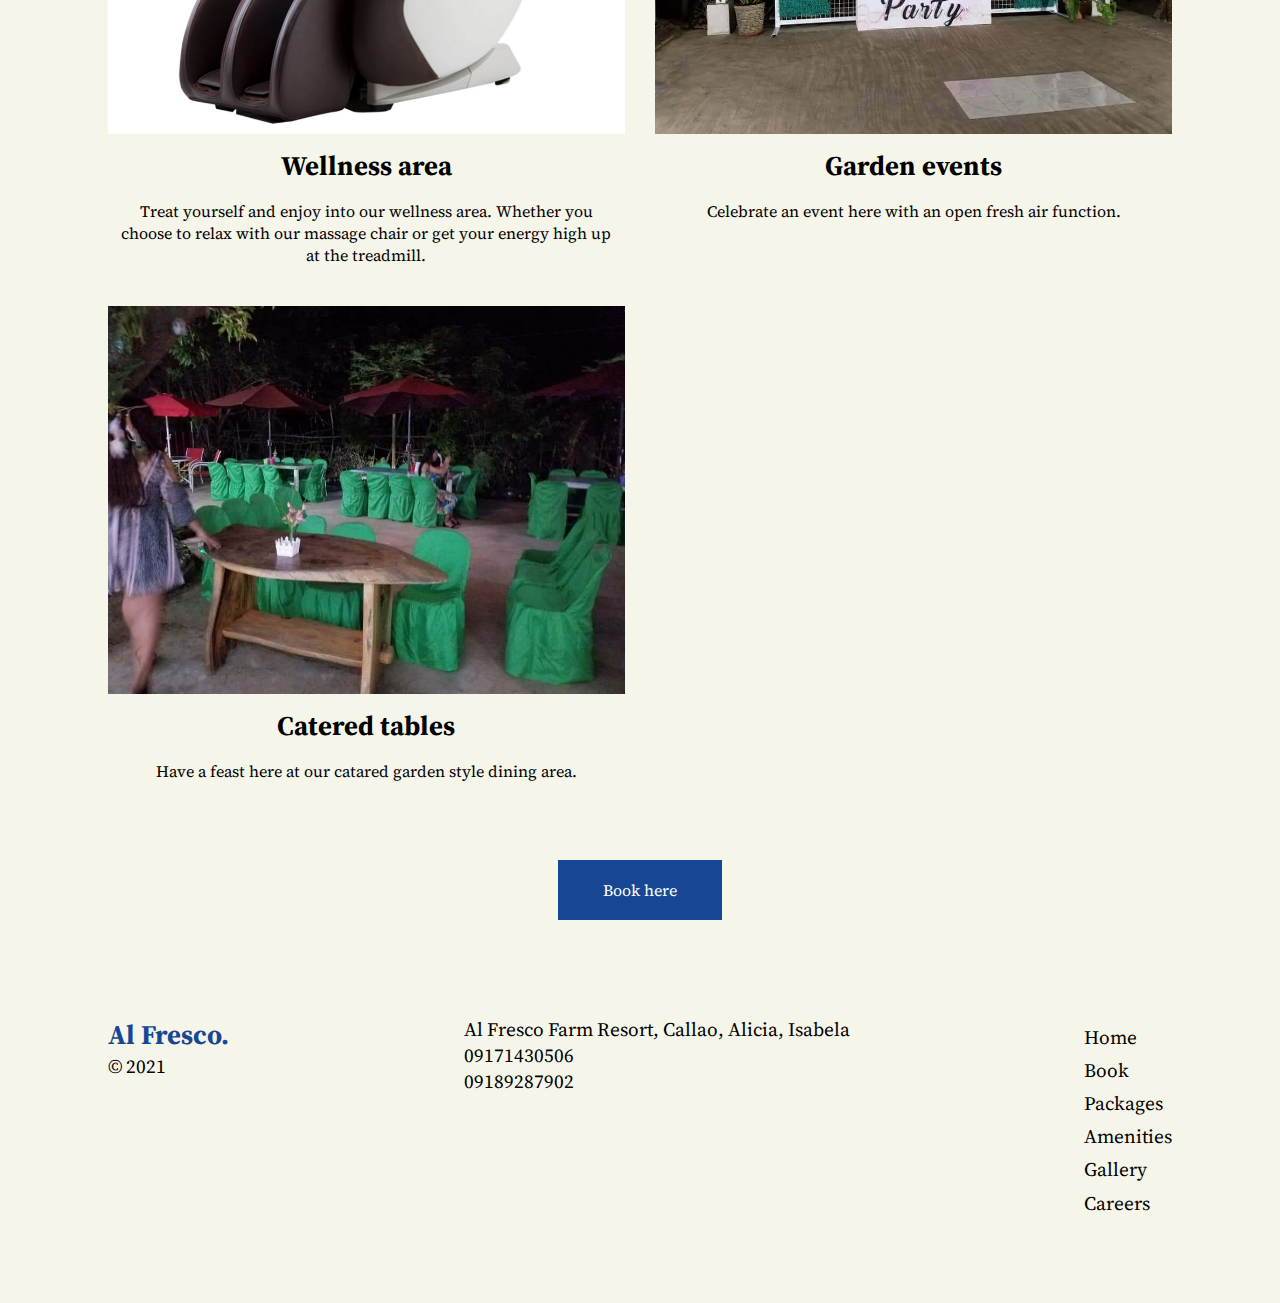
==== commit b338273e: "Phone number on the bottom, added church, updated form" ====
--- a/amenities.html
+++ b/amenities.html
@@ -12,7 +12,7 @@
 <body>
     <main>
         <div class="phone-number">
-            <p>TX/Viber: <a href="tel:09171430506">0917-143-0506</a></p>
+            <p>TX / Call / Viber: <a href="tel:09171430506">0917-143-0506</a></p>
         </div>
         <div id="navbar" class="navbar">
             <a href="index.html"><img class="nav-logo" src="images/logo2.png" alt="Al Fresco Farm Resort"></a>
--- a/css/style.css
+++ b/css/style.css
@@ -86,7 +86,7 @@
     height: 2rem;
     z-index: 1000;
     position: fixed;
-    top: 0;
+    bottom: 0;
     display: flex;
     justify-content: center;
     align-items: center;
@@ -112,7 +112,7 @@
     width: 100%;
     max-width: 1100px;
     left: 50%;
-    top: 1.5rem;
+    top: 0;
     transform: translateX(-50%);
     background: #F6F5EA;
 }
@@ -177,6 +177,10 @@
 
 a.see-more {
     margin: 0 0 3rem;
+}
+
+.church img {
+    max-width: 720px;
 }
 
 /* CTA */
@@ -363,6 +367,7 @@
     background-color: #ffffff;
     margin: .5rem;
     padding: 1rem;
+    text-align: left;
 }
 
 /* Careers */
